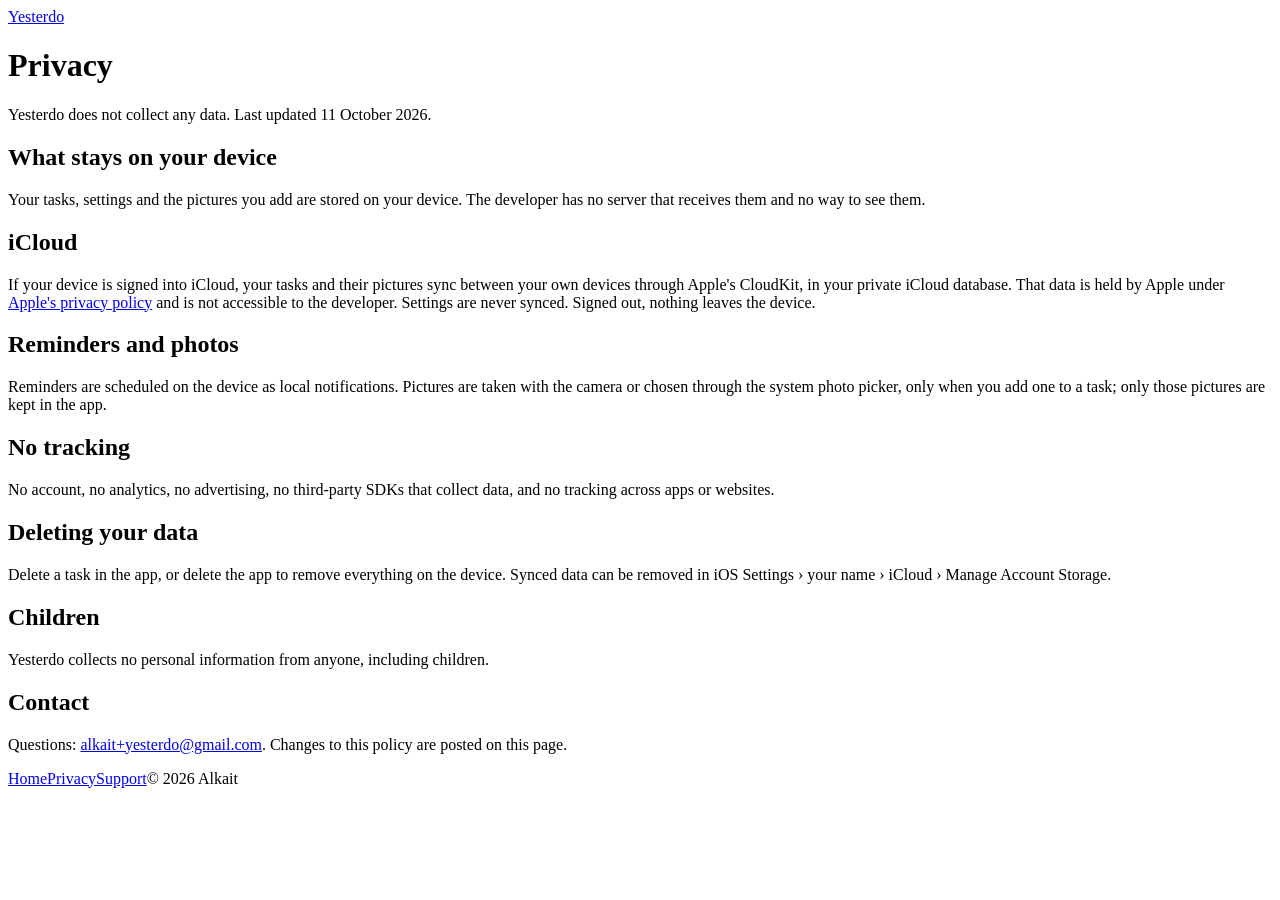
==== site/privacy.html @ 70206a91 "Ship to the App Store: store build, listing, privacy manifest, site and licence The App Store build " ====
<!doctype html><html lang="en"><head><meta charset="utf-8"><meta name="viewport" content="width=device-width,initial-scale=1"><link rel="icon" href="/icon.svg"><link rel="stylesheet" href="/style.css"><title>Privacy · Yesterdo</title></head><body><main><header><img src="/icon.svg" alt=""><a href="/">Yesterdo</a></header>
<h1>Privacy</h1>
<p class="lead">Yesterdo does not collect any data. Last updated 11 October 2026.</p>
<h2>What stays on your device</h2>
<p>Your tasks, settings and the pictures you add are stored on your device. The developer has no server that receives them and no way to see them.</p>
<h2>iCloud</h2>
<p>If your device is signed into iCloud, your tasks and their pictures sync between your own devices through Apple's CloudKit, in your private iCloud database. That data is held by Apple under <a href="https://www.apple.com/legal/privacy/">Apple's privacy policy</a> and is not accessible to the developer. Settings are never synced. Signed out, nothing leaves the device.</p>
<h2>Reminders and photos</h2>
<p>Reminders are scheduled on the device as local notifications. Pictures are taken with the camera or chosen through the system photo picker, only when you add one to a task; only those pictures are kept in the app.</p>
<h2>No tracking</h2>
<p>No account, no analytics, no advertising, no third-party SDKs that collect data, and no tracking across apps or websites.</p>
<h2>Deleting your data</h2>
<p>Delete a task in the app, or delete the app to remove everything on the device. Synced data can be removed in iOS Settings › your name › iCloud › Manage Account Storage.</p>
<h2>Children</h2>
<p>Yesterdo collects no personal information from anyone, including children.</p>
<h2>Contact</h2>
<p>Questions: <a href="mailto:alkait+yesterdo@gmail.com">alkait+yesterdo@gmail.com</a>. Changes to this policy are posted on this page.</p>
<footer><a href="/">Home</a><a href="/privacy">Privacy</a><a href="/support">Support</a><span>© 2026 Alkait</span></footer></main></body></html>
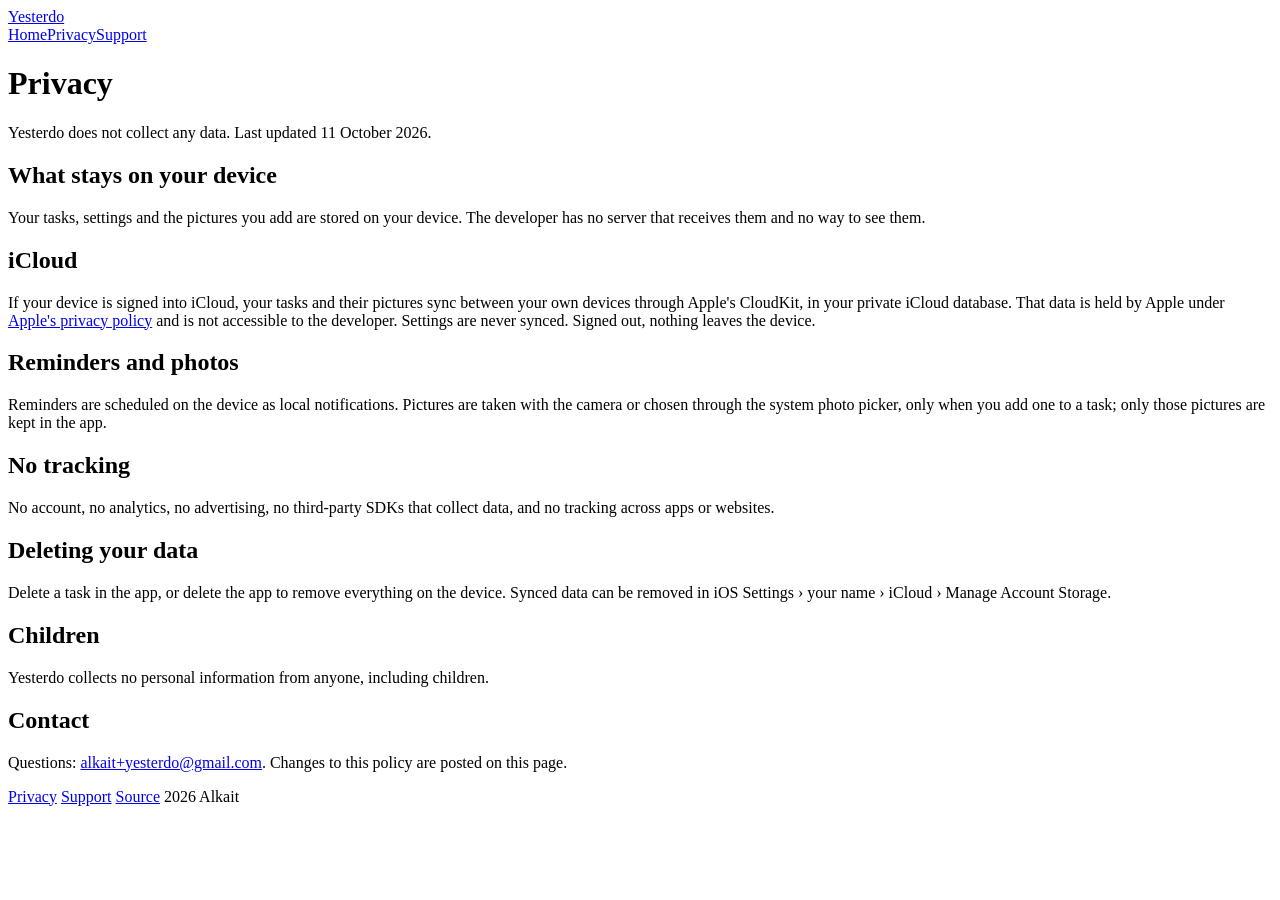
==== commit bd428cf1: "Give the site a real landing page, in the app's four looks Screenshots beside each feature, the look" ====
--- a/site/privacy.html
+++ b/site/privacy.html
@@ -1,4 +1,10 @@
-<!doctype html><html lang="en"><head><meta charset="utf-8"><meta name="viewport" content="width=device-width,initial-scale=1"><link rel="icon" href="/icon.svg"><link rel="stylesheet" href="/style.css"><title>Privacy · Yesterdo</title></head><body><main><header><img src="/icon.svg" alt=""><a href="/">Yesterdo</a></header>
+<!doctype html><html lang="en"><head><meta charset="utf-8"><meta name="viewport" content="width=device-width,initial-scale=1"><link rel="icon" href="/icon.svg"><script>try{var l=localStorage.getItem("look");if(l)document.documentElement.dataset.look=l}catch(e){}</script>
+<link rel="stylesheet" href="/style.css"><title>Privacy · Yesterdo</title></head><body>
+<div class="bar"><div class="bar-in">
+  <a class="brand" href="/"><img data-look-icon src="/img/icon-ink.png" alt="">Yesterdo</a>
+  <nav><a href="/">Home</a><a href="/privacy">Privacy</a><a href="/support">Support</a></nav>
+</div></div>
+<main class="doc">
 <h1>Privacy</h1>
 <p class="lead">Yesterdo does not collect any data. Last updated 11 October 2026.</p>
 <h2>What stays on your device</h2>
@@ -15,4 +21,12 @@
 <p>Yesterdo collects no personal information from anyone, including children.</p>
 <h2>Contact</h2>
 <p>Questions: <a href="mailto:alkait+yesterdo@gmail.com">alkait+yesterdo@gmail.com</a>. Changes to this policy are posted on this page.</p>
-<footer><a href="/">Home</a><a href="/privacy">Privacy</a><a href="/support">Support</a><span>© 2026 Alkait</span></footer></main></body></html>
+</main>
+<footer class="foot"><div class="foot-in">
+  <a href="/privacy">Privacy</a>
+  <a href="/support">Support</a>
+  <a href="https://github.com/alkait/Yesterdo">Source</a>
+  <span>2026 Alkait</span>
+</div></footer>
+<script src="/look.js"></script>
+</body></html>
